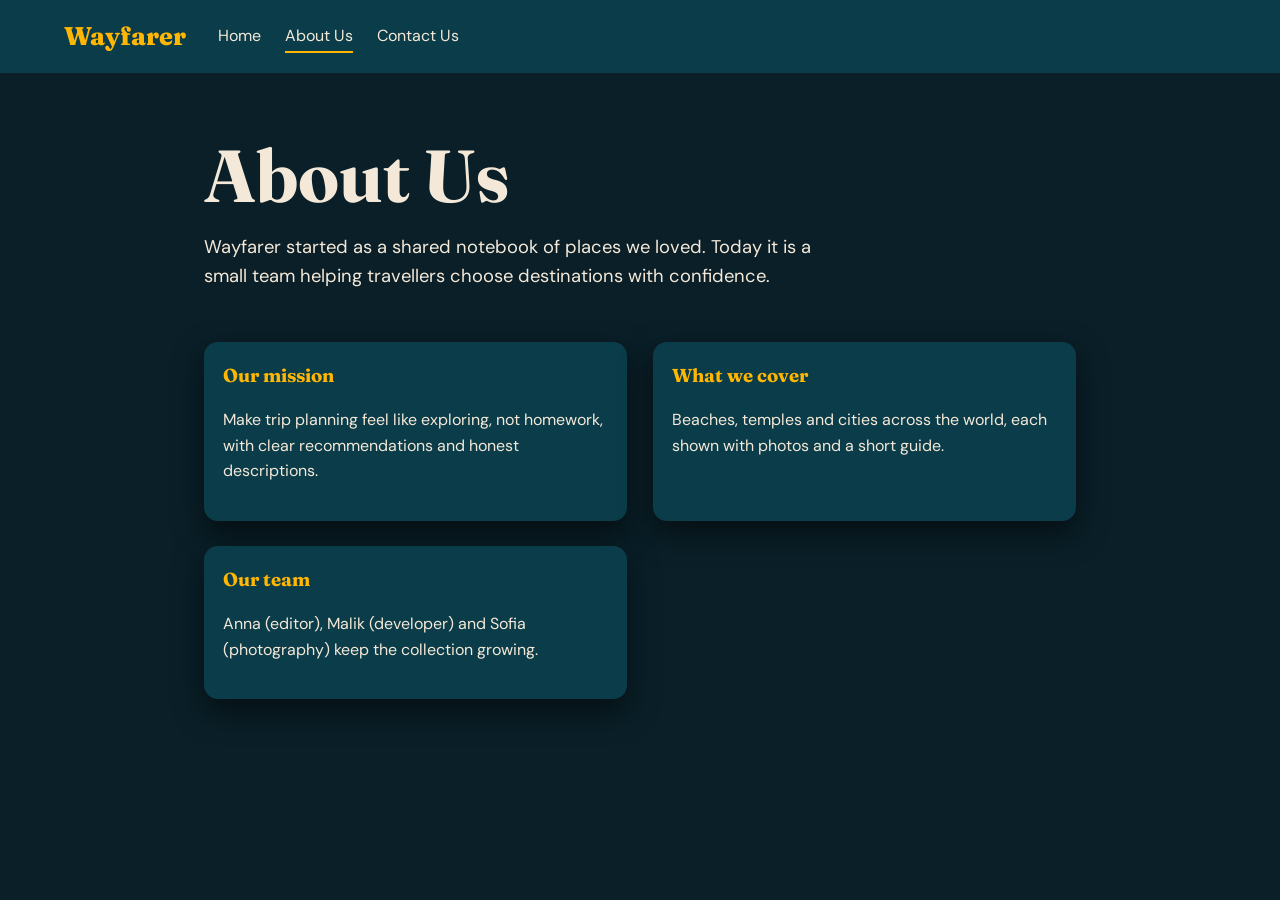
==== about.html @ ef132eb5 "Add files via upload" ====
<!DOCTYPE html><html lang="en"><head><meta charset="utf-8"><meta name="viewport" content="width=device-width,initial-scale=1"><title>Wayfarer | Travel Recommendations</title><link rel="preconnect" href="https://fonts.googleapis.com"><link href="https://fonts.googleapis.com/css2?family=Fraunces:wght@600;800&family=DM+Sans:wght@400;600&display=swap" rel="stylesheet"><link rel="stylesheet" href="style.css"></head><body><header class="nav"><a class="logo" href="index.html">Wayfarer</a><nav><a href="index.html">Home</a><a href="about.html" class=on>About Us</a><a href="contact.html">Contact Us</a></nav></header><main class="page"><h1>About Us</h1>
<p class="lead">Wayfarer started as a shared notebook of places we loved. Today it is a small team helping travellers choose destinations with confidence.</p>
<section class="grid tilt-grid">
<article class="card tilt"><div class="body"><h3>Our mission</h3><p>Make trip planning feel like exploring, not homework, with clear recommendations and honest descriptions.</p></div></article>
<article class="card tilt"><div class="body"><h3>What we cover</h3><p>Beaches, temples and cities across the world, each shown with photos and a short guide.</p></div></article>
<article class="card tilt"><div class="body"><h3>Our team</h3><p>Anna (editor), Malik (developer) and Sofia (photography) keep the collection growing.</p></div></article>
</section></main><script src="script.js"></script></body></html>
---- style.css ----
:root{--ink:#0a1f28;--deep:#0b3c49;--lagoon:#2ec4b6;--sand:#f4e9d8;--sun:#ffb703}
*{box-sizing:border-box}body{margin:0;background:var(--ink);color:var(--sand);font:400 1rem/1.6 "DM Sans",sans-serif}
h1,h3,.logo{font-family:Fraunces,serif}
.nav{display:flex;flex-wrap:wrap;gap:1rem 2rem;align-items:center;padding:1rem 5vw;background:var(--deep);position:sticky;top:0;z-index:5}
.logo{font-size:1.6rem;font-weight:800;color:var(--sun);text-decoration:none}
nav{display:flex;gap:1.5rem;flex:1}nav a{color:var(--sand);text-decoration:none;padding:.2rem 0;border-bottom:2px solid transparent}
nav a:hover,nav a.on{border-color:var(--sun)}
#sf{display:flex;gap:.5rem;flex-wrap:wrap}
input,textarea{padding:.6rem .8rem;border-radius:8px;border:2px solid transparent;font:inherit;background:var(--sand);color:var(--ink);width:100%}
#sf input{width:16rem}
button{padding:.6rem 1.1rem;border:0;border-radius:8px;font:600 1rem "DM Sans";cursor:pointer;background:var(--sun);color:var(--ink)}
#reset{background:transparent;color:var(--sand);border:2px solid var(--lagoon)}
:focus-visible{outline:3px solid var(--lagoon);outline-offset:2px}
.hero{display:grid;grid-template-columns:1.1fr .9fr;gap:2rem;align-items:center;padding:5rem 5vw 3rem;min-height:70vh}
h1{font-size:clamp(2.4rem,6vw,4.6rem);line-height:1.05;margin:0 0 1rem}.copy p{max-width:34rem;font-size:1.1rem}
.scene{perspective:1000px;display:grid;place-items:center;height:340px}
.cube{--s:200px;width:var(--s);height:var(--s);position:relative;transform-style:preserve-3d;animation:spin 18s linear infinite}
.f{position:absolute;inset:0;background:center/cover;border:3px solid var(--sand);border-radius:6px}
.front{background-image:url(images/bora.svg);transform:translateZ(100px)}
.back{background-image:url(images/taj.svg);transform:rotateY(180deg) translateZ(100px)}
.right{background-image:url(images/tokyo.svg);transform:rotateY(90deg) translateZ(100px)}
.left{background-image:url(images/rio.svg);transform:rotateY(-90deg) translateZ(100px)}
.top{background-image:url(images/angkor.svg);transform:rotateX(90deg) translateZ(100px)}
.bottom{background-image:url(images/kyoto.svg);transform:rotateX(-90deg) translateZ(100px)}
@keyframes spin{to{transform:rotateX(-20deg) rotateY(360deg)}}
.grid{display:grid;grid-template-columns:repeat(auto-fill,minmax(280px,1fr));gap:1.6rem;padding:1rem 5vw 4rem;perspective:1200px}
.card{background:var(--deep);border-radius:14px;overflow:hidden;transform-style:preserve-3d;transition:transform .15s ease-out,box-shadow .2s;box-shadow:0 12px 30px #0008}
.card img{display:block;width:100%;aspect-ratio:16/10;object-fit:cover}
.card .body{padding:1rem 1.2rem 1.3rem;transform:translateZ(30px)}.card h3{margin:.2rem 0 .4rem;color:var(--sun)}
.card:hover{box-shadow:0 24px 44px #000a}
.msg{grid-column:1/-1;color:var(--sand)}
.page{padding:4rem 5vw;max-width:1000px;margin:auto}.page .grid{padding:2rem 0}.lead{font-size:1.15rem;max-width:40rem}
.contact{padding:1.5rem;max-width:34rem;display:grid;gap:1rem;margin-top:1.5rem}.contact label{display:grid;gap:.3rem}
@media(max-width:800px){.hero{grid-template-columns:1fr;padding-top:2.5rem}}
@media(prefers-reduced-motion:reduce){.cube{animation:none;transform:rotateX(-20deg) rotateY(30deg)}.card{transition:none}}
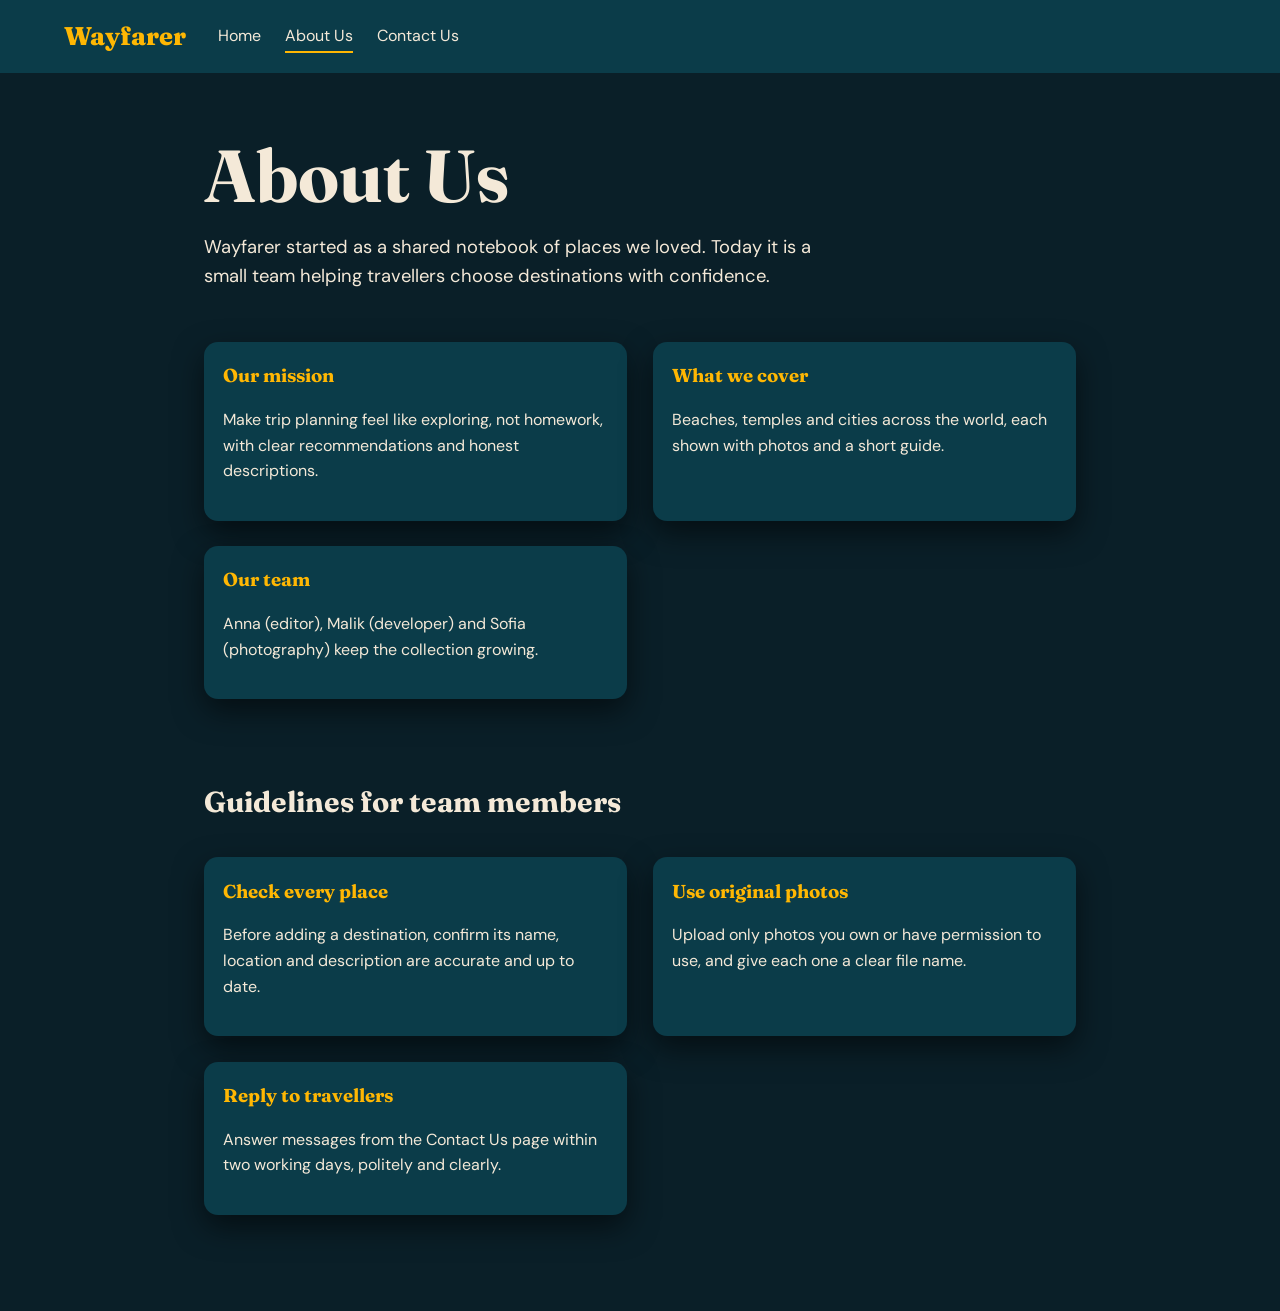
==== commit 4996ad41: "Add files via upload" ====
--- a/about.html
+++ b/about.html
@@ -4,4 +4,10 @@
 <article class="card tilt"><div class="body"><h3>Our mission</h3><p>Make trip planning feel like exploring, not homework, with clear recommendations and honest descriptions.</p></div></article>
 <article class="card tilt"><div class="body"><h3>What we cover</h3><p>Beaches, temples and cities across the world, each shown with photos and a short guide.</p></div></article>
 <article class="card tilt"><div class="body"><h3>Our team</h3><p>Anna (editor), Malik (developer) and Sofia (photography) keep the collection growing.</p></div></article>
-</section></main><script src="script.js"></script></body></html>
+</section><h2>Guidelines for team members</h2>
+<section class="grid tilt-grid">
+<article class="card tilt"><div class="body"><h3>Check every place</h3><p>Before adding a destination, confirm its name, location and description are accurate and up to date.</p></div></article>
+<article class="card tilt"><div class="body"><h3>Use original photos</h3><p>Upload only photos you own or have permission to use, and give each one a clear file name.</p></div></article>
+<article class="card tilt"><div class="body"><h3>Reply to travellers</h3><p>Answer messages from the Contact Us page within two working days, politely and clearly.</p></div></article>
+</section>
+</main><script src="script.js"></script></body></html>
--- a/style.css
+++ b/style.css
@@ -1,6 +1,6 @@
 :root{--ink:#0a1f28;--deep:#0b3c49;--lagoon:#2ec4b6;--sand:#f4e9d8;--sun:#ffb703}
 *{box-sizing:border-box}body{margin:0;background:var(--ink);color:var(--sand);font:400 1rem/1.6 "DM Sans",sans-serif}
-h1,h3,.logo{font-family:Fraunces,serif}
+h1,h2,h3,.logo{font-family:Fraunces,serif}
 .nav{display:flex;flex-wrap:wrap;gap:1rem 2rem;align-items:center;padding:1rem 5vw;background:var(--deep);position:sticky;top:0;z-index:5}
 .logo{font-size:1.6rem;font-weight:800;color:var(--sun);text-decoration:none}
 nav{display:flex;gap:1.5rem;flex:1}nav a{color:var(--sand);text-decoration:none;padding:.2rem 0;border-bottom:2px solid transparent}
@@ -33,3 +33,4 @@
 .contact{padding:1.5rem;max-width:34rem;display:grid;gap:1rem;margin-top:1.5rem}.contact label{display:grid;gap:.3rem}
 @media(max-width:800px){.hero{grid-template-columns:1fr;padding-top:2.5rem}}
 @media(prefers-reduced-motion:reduce){.cube{animation:none;transform:rotateX(-20deg) rotateY(30deg)}.card{transition:none}}
+h2{font-size:1.8rem;margin:3rem 0 0}
